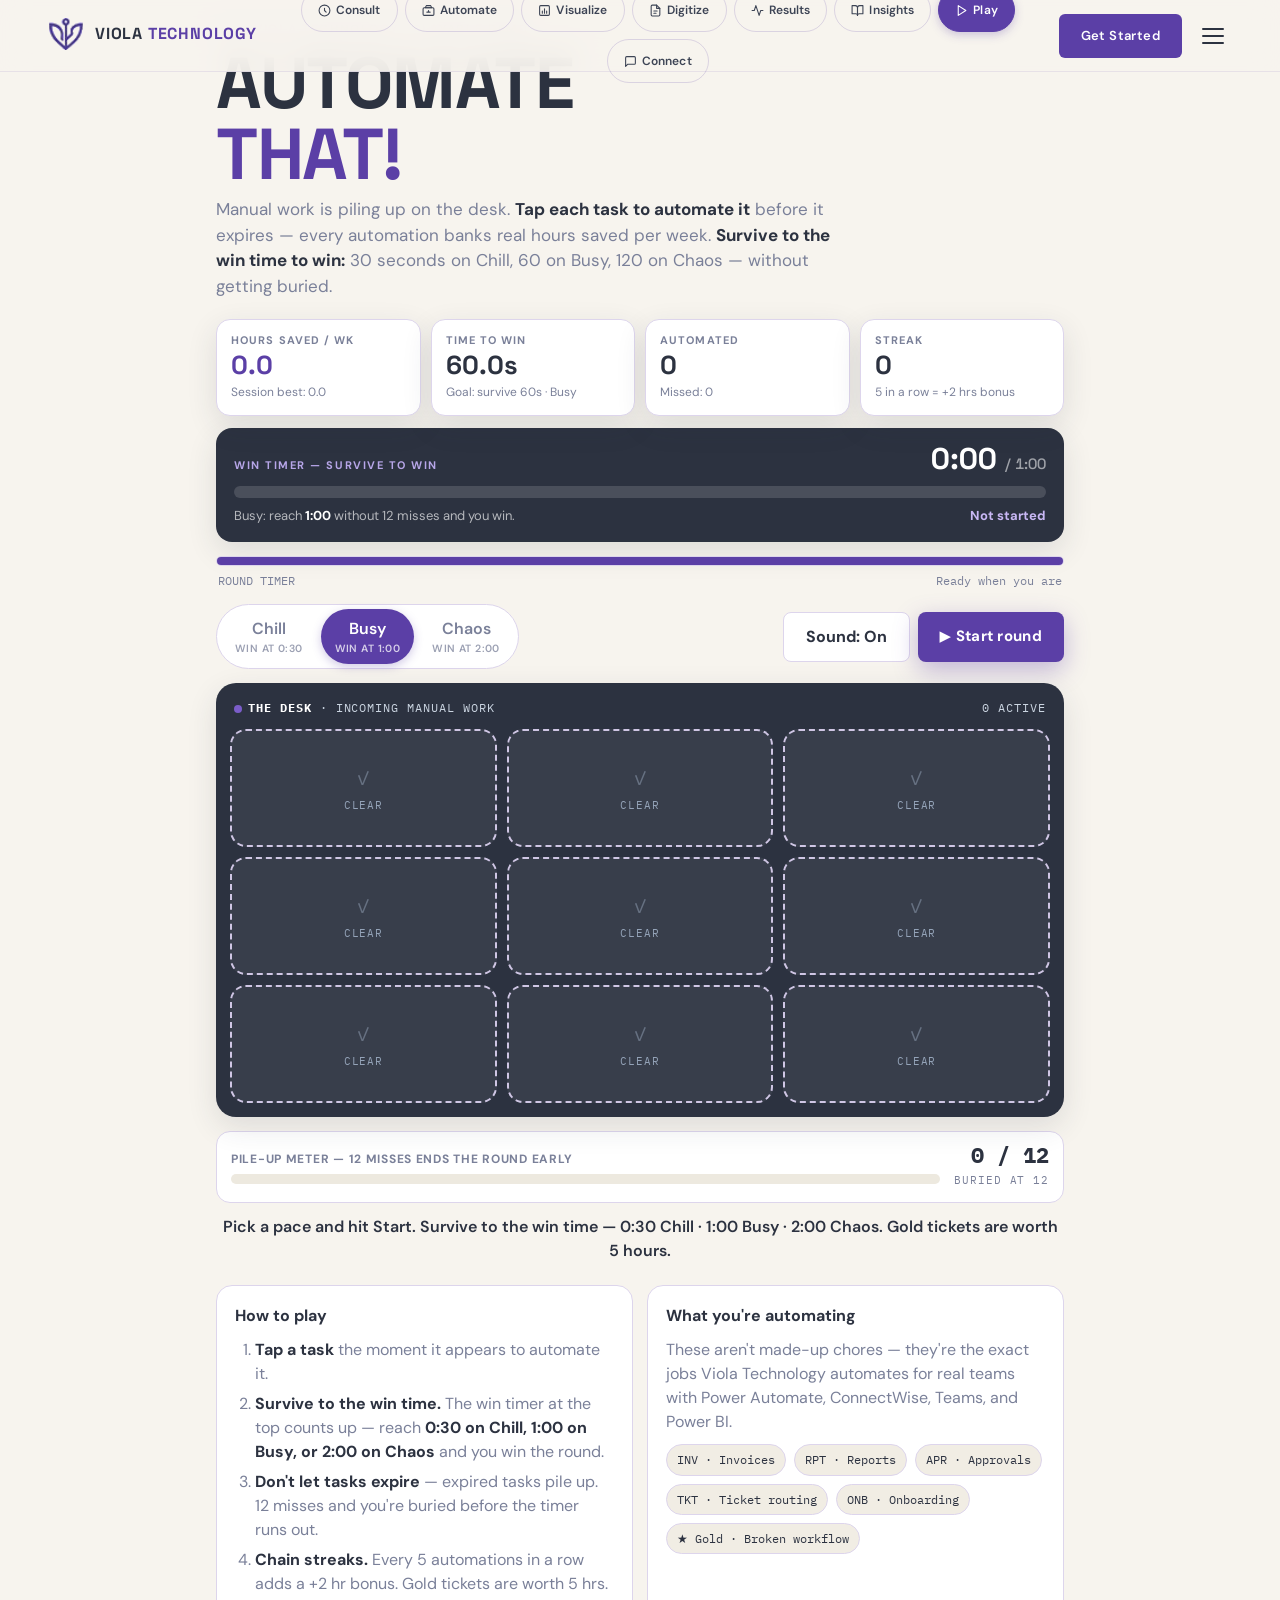
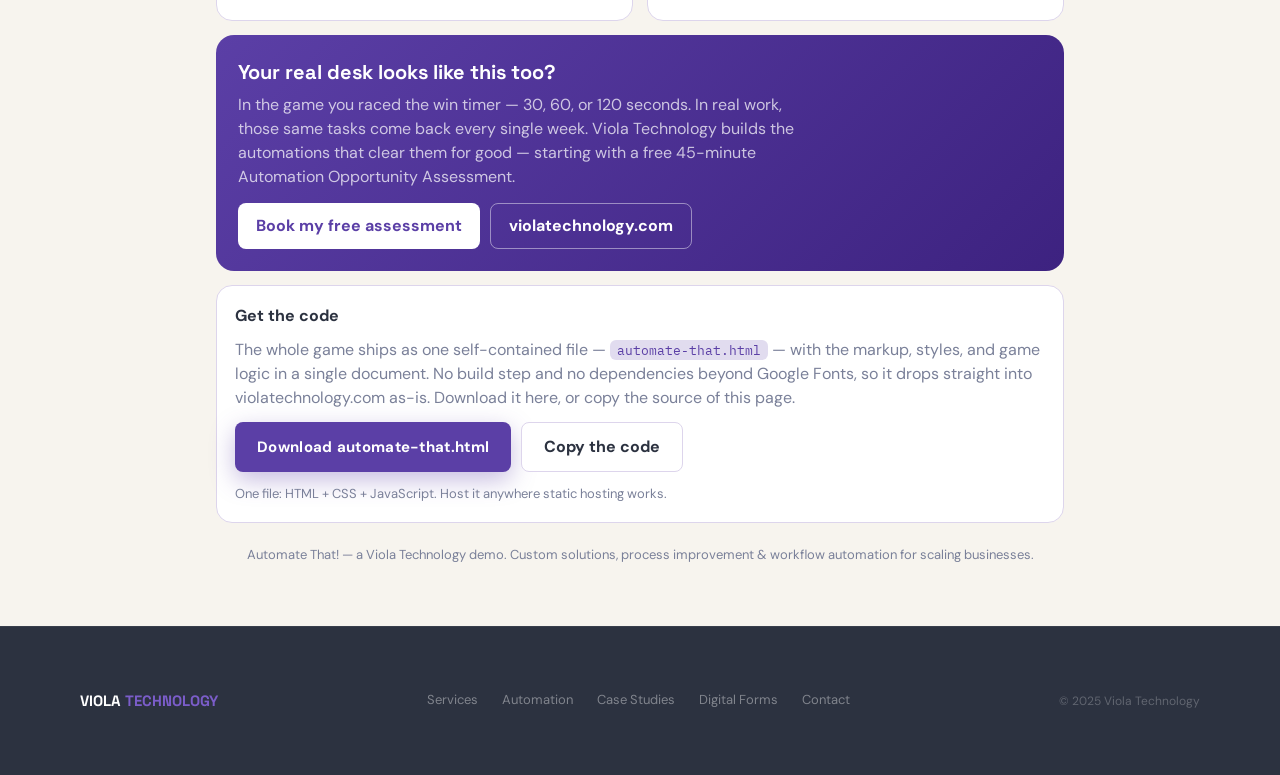
==== automate-that.html @ f87121d0 "Add Automate That! game page, Play nav link, and Automate page promo" ====
<!doctype html>
<html lang="en">
<head>
<meta charset="utf-8" />
<meta name="viewport" content="width=device-width, initial-scale=1, viewport-fit=cover" />
<meta name="color-scheme" content="light dark" />
<link rel="icon" href="data:," />
<title>Automate That! — Viola Technology Game</title>
<link rel="preconnect" href="https://fonts.googleapis.com">
<link rel="preconnect" href="https://fonts.gstatic.com" crossorigin>
<link href="https://fonts.googleapis.com/css2?family=Space+Grotesk:wght@500;600;700&family=DM+Sans:ital,wght@0,400;0,500;0,600;0,700;1,400&family=IBM+Plex+Mono:wght@500;600&display=swap" rel="stylesheet">
<link rel="stylesheet" href="styles.css" />
<style>
  :root{
    /* Viola Technology brand palette — violatechnology.com */
    --purple:#5B3FA6; --purple-light:#7B5DC9; --purple-deep:#3D2280; --purple-glow:rgba(91,63,166,.18);
    --charcoal:#2C3240; --charcoal-mid:#3D4455;
    --bg:#F7F4EE; --surface:#ffffff; --surface2:#F1EDE4; --ink:#2C3240; --muted:#7A8099;
    --line:#DDD5EC; --navy:#2C3240; --navy2:#3D4455; --teal:#5B3FA6; --teal-bright:#7B5DC9;
    --amber:#d97706; --amber-bg:#fef3c7; --red:#dc2626; --red-bg:#fee2e2; --gold:#b45309;
    --slot:#EDE9DF; --slot-border:#CFC6E4;
    --shadow:0 10px 30px rgba(44,50,64,.12);
  }
  @media (prefers-color-scheme: dark){
    :root{
      --purple:#7B5DC9; --purple-light:#A78BDB; --purple-deep:#5B3FA6; --purple-glow:rgba(123,93,201,.25);
      --bg:#1D222D; --surface:#2C3240; --surface2:#343B4B; --ink:#F7F4EE; --muted:#A6ACC0;
      --line:#454E63; --navy:#F7F4EE; --navy2:#ffffff; --teal:#A78BDB; --teal-bright:#A78BDB;
      --amber:#fbbf24; --amber-bg:#3a2c07; --red:#f87171; --red-bg:#3f1515; --gold:#fbbf24;
      --slot:#343B4B; --slot-border:#4A5468; --shadow:0 10px 30px rgba(0,0,0,.35);
    }
  }
  *{box-sizing:border-box}
  html,body{margin:0;padding:0}
  body{background:var(--bg);color:var(--ink);font-family:"DM Sans",system-ui,-apple-system,Segoe UI,sans-serif;line-height:1.5}
  button{font:inherit;cursor:pointer;min-height:44px}
  a{min-height:44px;display:inline-flex;align-items:center}
  .wrap{max-width:880px;margin:0 auto;padding:20px 16px 40px}
  /* Header */
  .eyebrow{display:flex;align-items:center;gap:10px;font-family:"DM Sans",sans-serif;font-size:12px;letter-spacing:.14em;text-transform:uppercase;color:var(--purple);font-weight:600}
  .eyebrow::before{content:"";width:28px;height:3px;background:var(--purple);display:inline-block}
  h1{font-family:"Space Grotesk","DM Sans",sans-serif;font-size:clamp(42px,9vw,72px);line-height:.98;letter-spacing:-.02em;margin:10px 0 8px;color:var(--charcoal);font-weight:700;text-transform:uppercase}
  @media (prefers-color-scheme: dark){h1{color:var(--ink)}}
  h1 span{color:var(--teal)}
  .lede{font-size:17px;color:var(--muted);max-width:620px;margin:0}
  .lede strong{color:var(--ink)}
  /* HUD */
  .hud{display:grid;grid-template-columns:repeat(4,1fr);gap:10px;margin:20px 0 12px}
  @media(max-width:560px){.hud{grid-template-columns:repeat(2,1fr)}}
  .stat{background:var(--surface);border:1px solid var(--line);border-radius:14px;padding:12px 14px;box-shadow:var(--shadow)}
  .stat label{display:block;font-size:11px;letter-spacing:.1em;text-transform:uppercase;color:var(--muted);font-weight:700}
  .stat b{font-family:"Space Grotesk",sans-serif;font-size:26px;line-height:1.1;display:block;margin-top:2px}
  .stat small{color:var(--muted);font-size:12px}
  .stat.hero b{color:var(--teal)}
  /* Time bar */
  .timebar{height:10px;background:var(--slot);border-radius:999px;overflow:hidden;border:1px solid var(--line)}
  .timebar i{display:block;height:100%;width:100%;background:var(--teal);transition:width .15s linear}
  .timebar.low i{background:var(--red)}
  .timerow{display:flex;justify-content:space-between;font-family:"IBM Plex Mono",monospace;font-size:12px;color:var(--muted);margin:6px 2px 14px}
  /* Win timer */
  .wintimer{background:var(--charcoal);color:#fff;border-radius:16px;padding:16px 18px;margin:0 0 14px;box-shadow:var(--shadow)}
  @media (prefers-color-scheme: dark){.wintimer{background:#232936;border:1px solid var(--line)}}
  .wt-top{display:flex;justify-content:space-between;align-items:baseline;gap:12px;flex-wrap:wrap}
  .wt-label{font-size:11px;letter-spacing:.14em;text-transform:uppercase;color:var(--purple-light);font-weight:700}
  @media (prefers-color-scheme: light){.wt-label{color:#B7A6E8}}
  .wt-clock{font-family:"Space Grotesk",sans-serif;font-size:30px;font-weight:700;line-height:1;font-variant-numeric:tabular-nums}
  .wt-clock small{font-size:15px;color:rgba(255,255,255,.55);font-weight:500}
  .wt-bar{height:12px;background:rgba(255,255,255,.14);border-radius:999px;overflow:hidden;margin:12px 0 8px}
  .wt-bar i{display:block;height:100%;width:0%;background:linear-gradient(90deg,var(--purple-light),#5B3FA6);background-color:#7B5DC9;transition:width .15s linear}
  .wintimer.won .wt-bar i{background:#fff}
  .wt-sub{display:flex;justify-content:space-between;gap:10px;flex-wrap:wrap;font-size:13px;color:rgba(255,255,255,.65)}
  .wt-sub b{color:#fff}
  .wt-state{font-weight:700;color:#C9B8F5}
  .wintimer.won .wt-state{color:#fff}
  /* Code files */
  .codefiles{margin-top:14px}
  .codefiles code{font-family:"IBM Plex Mono",monospace;font-size:12.5px;background:var(--purple-glow);color:var(--purple);padding:2px 7px;border-radius:6px}
  @media (prefers-color-scheme: dark){.codefiles code{color:var(--purple-light)}}
  /* Controls */
  .controls{display:flex;flex-wrap:wrap;gap:10px;align-items:center;justify-content:space-between;margin-bottom:14px}
  .seg{display:flex;background:var(--surface);border:1px solid var(--line);border-radius:999px;padding:4px;gap:4px}
  .seg button{border:0;background:transparent;border-radius:999px;padding:8px 14px;font-weight:600;color:var(--muted);min-height:40px}
  .seg button[aria-pressed="true"]{background:var(--purple);color:#fff;box-shadow:0 3px 10px rgba(91,63,166,.28)}
  .seg button small{display:block;font-size:10.5px;font-weight:600;opacity:.75;letter-spacing:.04em}
  .btn{border:0;border-radius:8px;padding:12px 22px;font-weight:700}
  .btn-primary{background:var(--purple);color:#fff;box-shadow:0 8px 24px rgba(91,63,166,.35)}
  .btn-primary:active{transform:translateY(1px)}
  .btn-ghost{background:var(--surface);border:1px solid var(--line);color:var(--ink)}
  .btn:disabled{opacity:.55;cursor:not-allowed}
  /* Board */
  .board-wrap{position:relative;background:var(--charcoal);border-radius:20px;padding:14px;box-shadow:var(--shadow)}
  @media (prefers-color-scheme: dark){.board-wrap{background:#232936;border:1px solid var(--line)}}
  .board-head{display:flex;justify-content:space-between;align-items:center;color:#cbd5e1;padding:2px 4px 12px;font-family:"IBM Plex Mono",monospace;font-size:12px;letter-spacing:.08em;text-transform:uppercase}
  .board-head b{color:#fff}
  .dot{width:8px;height:8px;border-radius:50%;background:var(--purple-light);display:inline-block;margin-right:6px;vertical-align:middle}
  .board{display:grid;grid-template-columns:repeat(3,1fr);gap:10px}
  .slot{position:relative;border:2px dashed var(--slot-border);background:rgba(255,255,255,.06);border-radius:16px;min-height:118px;padding:0;text-align:left;color:#94a3b8;overflow:hidden;-webkit-tap-highlight-color:transparent}
  @media(max-width:560px){.slot{min-height:104px}}
  .slot .empty{position:absolute;inset:0;display:flex;flex-direction:column;align-items:center;justify-content:center;gap:4px;font-family:"IBM Plex Mono",monospace;font-size:11px;letter-spacing:.08em;text-transform:uppercase}
  .slot .empty i{font-style:normal;font-size:20px;opacity:.5}
  .slot.active{border-style:solid;border-color:#fff;background:#fff;color:#101828;cursor:pointer;animation:pop .18s ease-out}
  .slot.active.gold{background:#fffbeb;border-color:var(--amber)}
  .slot.hit{animation:hit .25s ease-out}
  .slot.missed{animation:shake .3s ease}
  @keyframes pop{from{transform:scale(.86);opacity:.4}to{transform:scale(1);opacity:1}}
  @keyframes hit{0%{transform:scale(1)}40%{transform:scale(.94)}100%{transform:scale(1)}}
  @keyframes shake{0%,100%{transform:translateX(0)}25%{transform:translateX(-4px)}75%{transform:translateX(4px)}}
  @media (prefers-reduced-motion: reduce){.slot.active,.slot.hit,.slot.missed{animation:none}.float-up{animation:none}}
  .task{padding:12px;display:flex;flex-direction:column;gap:6px;height:100%}
  .task-top{display:flex;justify-content:space-between;align-items:center;gap:6px}
  .code{font-family:"IBM Plex Mono",monospace;font-size:11px;font-weight:600;background:#5B3FA6;color:#fff;padding:3px 7px;border-radius:6px;letter-spacing:.04em;white-space:nowrap}
  .gold .code{background:var(--amber)}
  .hrs{font-family:"IBM Plex Mono",monospace;font-size:11px;font-weight:600;color:var(--teal);white-space:nowrap}
  .gold .hrs{color:var(--gold)}
  .task-name{font-weight:700;font-size:15px;line-height:1.25}
  @media(max-width:560px){.task-name{font-size:13.5px}.task{padding:10px}}
  .task-sub{font-size:12px;color:#64748b;line-height:1.3}
  .task-bar{margin-top:auto;height:5px;background:#e2e8f0;border-radius:999px;overflow:hidden}
  .task-bar i{display:block;height:100%;background:var(--teal);width:100%;animation:shrink linear forwards}
  .gold .task-bar i{background:var(--amber)}
  @keyframes shrink{from{width:100%}to{width:0%}}
  .float-up{position:absolute;z-index:5;font-family:"IBM Plex Mono",monospace;font-weight:700;color:#C9B8F5;font-size:15px;pointer-events:none;animation:floatUp .9s ease-out forwards;text-shadow:0 2px 8px rgba(0,0,0,.4)}
  @keyframes floatUp{from{opacity:1;transform:translateY(0)}to{opacity:0;transform:translateY(-36px)}}
  /* Meter */
  .meter-row{display:grid;grid-template-columns:1fr auto;gap:14px;align-items:center;margin-top:14px;background:var(--surface);border:1px solid var(--line);border-radius:14px;padding:12px 14px}
  .meter-row label{font-size:12px;font-weight:700;letter-spacing:.06em;text-transform:uppercase;color:var(--muted);display:block;margin-bottom:6px}
  .meter{height:10px;background:var(--slot);border-radius:999px;overflow:hidden}
  .meter i{display:block;height:100%;width:0%;background:var(--amber);transition:width .25s}
  .meter i.danger{background:var(--red)}
  .streak{font-family:"IBM Plex Mono",monospace;text-align:right}
  .streak b{font-size:22px;display:block;line-height:1}
  .streak span{font-size:11px;color:var(--muted);text-transform:uppercase;letter-spacing:.08em}
  /* Message */
  .message{min-height:28px;text-align:center;font-weight:600;margin:12px 0 2px}
  .message.good{color:var(--teal)} .message.bad{color:var(--red)}
  /* End panel */
  .end{background:var(--surface);border:1px solid var(--line);border-radius:18px;padding:22px;margin-top:16px;box-shadow:var(--shadow)}
  .end h2{font-family:"Space Grotesk",sans-serif;font-size:30px;margin:0 0 4px;line-height:1.08}
  .end.win{border-color:var(--purple);box-shadow:0 12px 34px rgba(91,63,166,.22)}
  .end .rank{color:var(--teal);font-weight:700}
  .end-grid{display:grid;grid-template-columns:repeat(3,1fr);gap:10px;margin:16px 0}
  @media(max-width:560px){.end-grid{grid-template-columns:repeat(3,1fr);gap:8px}.end-grid .stat b{font-size:19px}}
  /* Sections */
  .grid2{display:grid;grid-template-columns:1fr 1fr;gap:14px;margin-top:22px}
  @media(max-width:640px){.grid2{grid-template-columns:1fr}}
  .card{background:var(--surface);border:1px solid var(--line);border-radius:16px;padding:18px}
  .card h3{margin:0 0 10px;font-size:16px}
  .card ol,.card ul{margin:0;padding-left:20px;color:var(--muted)}
  .card li{margin:6px 0}
  .card li strong{color:var(--ink)}
  .legend{display:flex;flex-wrap:wrap;gap:8px;margin-top:10px}
  .chip{font-family:"IBM Plex Mono",monospace;font-size:11.5px;border:1px solid var(--line);background:var(--surface2);border-radius:999px;padding:6px 10px}
  .cta{margin-top:14px;background:linear-gradient(135deg,#5B3FA6 0%,#3D2280 100%);color:#EDE9FA;border-radius:18px;padding:22px}
  .cta h3{color:#fff;margin:0 0 6px;font-size:20px;font-family:"Space Grotesk",sans-serif}
  .cta p{margin:0 0 14px;color:rgba(255,255,255,.72);max-width:560px}
  .cta .row{display:flex;flex-wrap:wrap;gap:10px}
  .cta a{padding:10px 18px;border-radius:8px;font-weight:700;text-decoration:none}
  .cta a.primary{background:#fff;color:#5B3FA6}
  .cta a.secondary{border:1px solid rgba(255,255,255,.45);color:#fff}
  footer{margin-top:22px;color:var(--muted);font-size:13px;text-align:center}
  .sr{position:absolute;width:1px;height:1px;overflow:hidden;clip:rect(0 0 0 0);white-space:nowrap}
</style>
</head>
<body>
<script src="nav.js"></script>
<div class="wrap">
  <div class="eyebrow">Viola Technology · Playable demo</div>
  <h1>Automate<br><span>That!</span></h1>
  <p class="lede">Manual work is piling up on the desk. <strong>Tap each task to automate it</strong> before it expires — every automation banks real hours saved per week. <strong>Survive to the win time to win:</strong> 30 seconds on Chill, 60 on Busy, 120 on Chaos — without getting buried.</p>

  <div class="hud" aria-label="Score">
    <div class="stat hero"><label>Hours saved / wk</label><b id="score">0.0</b><small id="bestLine">Session best: 0.0</small></div>
    <div class="stat"><label>Time to win</label><b id="clock">60.0s</b><small id="goalLine">Goal: survive 60s · Busy</small></div>
    <div class="stat"><label>Automated</label><b id="hits">0</b><small id="missLine">Missed: 0</small></div>
    <div class="stat"><label>Streak</label><b id="streakHud">0</b><small>5 in a row = +2 hrs bonus</small></div>
  </div>

  <section class="wintimer" id="winTimer" aria-label="Win timer">
    <div class="wt-top">
      <span class="wt-label">Win timer — survive to win</span>
      <span class="wt-clock"><span id="wtElapsed">0:00</span> <small>/ <span id="wtGoalClock">1:00</span></small></span>
    </div>
    <div class="wt-bar"><i id="wtFill"></i></div>
    <div class="wt-sub">
      <span id="wtGoal">Busy: reach <b>1:00</b> without 12 misses and you win.</span>
      <span class="wt-state" id="wtState">Not started</span>
    </div>
  </section>

  <div class="timebar" id="timebar"><i id="timefill"></i></div>
  <div class="timerow"><span>ROUND TIMER</span><span id="phase">Ready when you are</span></div>

  <div class="controls">
    <div class="seg" role="group" aria-label="Difficulty">
      <button type="button" data-diff="chill" aria-pressed="false">Chill<small>WIN AT 0:30</small></button>
      <button type="button" data-diff="busy" aria-pressed="true">Busy<small>WIN AT 1:00</small></button>
      <button type="button" data-diff="chaos" aria-pressed="false">Chaos<small>WIN AT 2:00</small></button>
    </div>
    <div style="display:flex;gap:8px;flex-wrap:wrap">
      <button class="btn btn-ghost" id="soundBtn" type="button" aria-pressed="true">Sound: On</button>
      <button class="btn btn-primary" id="startBtn" type="button">▶ Start round</button>
    </div>
  </div>

  <div class="board-wrap" id="boardWrap">
    <div class="board-head"><span><span class="dot"></span><b>The Desk</b> · Incoming manual work</span><span id="liveCount">0 active</span></div>
    <div class="board" id="board" role="group" aria-label="Task board"></div>
  </div>

  <div class="meter-row">
    <div>
      <label for="pileMeter">Pile-up meter — 12 misses ends the round early</label>
      <div class="meter" id="pileMeter"><i id="pileFill"></i></div>
    </div>
    <div class="streak"><b id="pileCount">0 / 12</b><span>Buried at 12</span></div>
  </div>

  <p class="message" id="message" aria-live="polite">Pick a pace and hit Start. Survive to the win time — 0:30 Chill · 1:00 Busy · 2:00 Chaos. Gold tickets are worth 5 hours.</p>

  <section class="end" id="endPanel" hidden>
    <p class="eyebrow" style="margin-bottom:6px" id="endEyebrow">Round over</p>
    <h2 id="endTitle">You saved 0 hours a week.</h2>
    <p style="margin:6px 0 0;color:var(--muted)"><span class="rank" id="endRank"></span> <span id="endCopy"></span></p>
    <div class="end-grid">
      <div class="stat"><label>Hours saved</label><b id="endHours">0.0</b><small>per week, every week</small></div>
      <div class="stat"><label>Automated</label><b id="endHits">0</b><small id="endMiss">0 missed</small></div>
      <div class="stat"><label>Best streak</label><b id="endStreak">0</b><small>In a row</small></div>
    </div>
    <p style="color:var(--muted);margin:0 0 14px" id="endYear"></p>
    <div style="display:flex;gap:10px;flex-wrap:wrap">
      <button class="btn btn-primary" id="againBtn" type="button">Play again</button>
      <a class="btn btn-ghost" style="text-decoration:none;display:inline-flex;align-items:center" href="mailto:tyviola@violatechnology.com?subject=Automation%20Opportunity%20Assessment&body=Hi%20Ty%2C%20I%20played%20Automate%20That!%20and%20want%20to%20talk%20about%20automating%20our%20manual%20work.">Book the free assessment</a>
    </div>
  </section>

  <div class="grid2">
    <div class="card">
      <h3>How to play</h3>
      <ol>
        <li><strong>Tap a task</strong> the moment it appears to automate it.</li>
        <li><strong>Survive to the win time.</strong> The win timer at the top counts up — reach <strong>0:30 on Chill, 1:00 on Busy, or 2:00 on Chaos</strong> and you win the round.</li>
        <li><strong>Don't let tasks expire</strong> — expired tasks pile up. 12 misses and you're buried before the timer runs out.</li>
        <li><strong>Chain streaks.</strong> Every 5 automations in a row adds a +2 hr bonus. Gold tickets are worth 5 hrs.</li>
      </ol>
    </div>
    <div class="card">
      <h3>What you're automating</h3>
      <p style="color:var(--muted);margin:0">These aren't made-up chores — they're the exact jobs Viola Technology automates for real teams with Power Automate, ConnectWise, Teams, and Power BI.</p>
      <div class="legend">
        <span class="chip">INV · Invoices</span><span class="chip">RPT · Reports</span><span class="chip">APR · Approvals</span>
        <span class="chip">TKT · Ticket routing</span><span class="chip">ONB · Onboarding</span><span class="chip">★ Gold · Broken workflow</span>
      </div>
    </div>
  </div>

  <section class="cta">
    <h3>Your real desk looks like this too?</h3>
    <p>In the game you raced the win timer — 30, 60, or 120 seconds. In real work, those same tasks come back every single week. Viola Technology builds the automations that clear them for good — starting with a free 45-minute Automation Opportunity Assessment.</p>
    <div class="row">
      <a class="primary" href="mailto:tyviola@violatechnology.com?subject=Automation%20Opportunity%20Assessment&body=Hi%20Ty%2C%20I%20played%20Automate%20That!%20and%20want%20to%20talk%20about%20automating%20our%20manual%20work.">Book my free assessment</a>
      <a class="secondary" href="https://violatechnology.com" target="_blank" rel="noopener">violatechnology.com</a>
    </div>
  </section>

  <section class="card codefiles">
    <h3>Get the code</h3>
    <p style="color:var(--muted);margin:0 0 12px">The whole game ships as one self-contained file — <code>automate-that.html</code> — with the markup, styles, and game logic in a single document. No build step and no dependencies beyond Google Fonts, so it drops straight into violatechnology.com as-is. Download it here, or copy the source of this page.</p>
    <div style="display:flex;gap:10px;flex-wrap:wrap">
      <button class="btn btn-primary" id="dlBtn" type="button">Download automate-that.html</button>
      <button class="btn btn-ghost" id="copyBtn" type="button">Copy the code</button>
    </div>
    <p style="color:var(--muted);margin:12px 0 0;font-size:13px" id="dlNote">One file: HTML + CSS + JavaScript. Host it anywhere static hosting works.</p>
  </section>

  <footer>Automate That! — a Viola Technology demo. Custom solutions, process improvement &amp; workflow automation for scaling businesses.</footer>
</div>
<p class="sr" aria-live="polite" id="srLive"></p>

<script>
(function(){
  var TASKS=[
    {code:"INV",name:"Manual invoice entry",sub:"Typing the same invoice in twice",hrs:2.5},
    {code:"RPT",name:"Copy-paste report",sub:"Moving numbers between spreadsheets",hrs:1.5},
    {code:"APR",name:"Chasing approvals",sub:"“Just following up…” for the 4th time",hrs:2},
    {code:"DAT",name:"Data re-entry",sub:"Same info, three different systems",hrs:2},
    {code:"CAL",name:"Scheduling ping-pong",sub:"Six emails to book one meeting",hrs:1},
    {code:"XLS",name:"Spreadsheet cleanup",sub:"Fixing formulas someone broke",hrs:1.5},
    {code:"TKT",name:"Ticket routing",sub:"Reading & forwarding every ticket by hand",hrs:3},
    {code:"ONB",name:"Onboarding paperwork",sub:"Chasing forms for every new hire",hrs:2.5},
    {code:"EML",name:"Status update emails",sub:"Writing the same update every Friday",hrs:1}
  ];
  var GOLD={code:"★ FIX",name:"Broken workflow",sub:"The process everyone works around",hrs:5,gold:true};
  var DIFF={
    chill:{spawn:1020,life:1750,label:"Chill",duration:30},
    busy:{spawn:820,life:1400,label:"Busy",duration:60},
    chaos:{spawn:640,life:1100,label:"Chaos",duration:120}
  };
  var MAXMISS=12;
  var board=document.getElementById('board');
  var slots=[];
  for(var i=0;i<9;i++){
    var b=document.createElement('button');
    b.type='button'; b.className='slot'; b.setAttribute('aria-label','Empty desk slot');
    b.innerHTML='<span class="empty"><i>✓</i><span>Clear</span></span>';
    b.dataset.idx=i;
    board.appendChild(b); slots.push({el:b,task:null,timer:null,expiresAt:0});
  }
  var el={
    score:document.getElementById('score'),clock:document.getElementById('clock'),hits:document.getElementById('hits'),
    missLine:document.getElementById('missLine'),streakHud:document.getElementById('streakHud'),bestLine:document.getElementById('bestLine'),
    goalLine:document.getElementById('goalLine'),
    timefill:document.getElementById('timefill'),timebar:document.getElementById('timebar'),phase:document.getElementById('phase'),
    pileFill:document.getElementById('pileFill'),pileCount:document.getElementById('pileCount'),liveCount:document.getElementById('liveCount'),
    message:document.getElementById('message'),startBtn:document.getElementById('startBtn'),soundBtn:document.getElementById('soundBtn'),
    endPanel:document.getElementById('endPanel'),endEyebrow:document.getElementById('endEyebrow'),sr:document.getElementById('srLive'),wrap:document.getElementById('boardWrap'),
    winTimer:document.getElementById('winTimer'),wtElapsed:document.getElementById('wtElapsed'),wtGoalClock:document.getElementById('wtGoalClock'),
    wtFill:document.getElementById('wtFill'),wtGoal:document.getElementById('wtGoal'),wtState:document.getElementById('wtState')
  };
  var diff='busy', soundOn=true, audioCtx=null;
  var roundDuration=DIFF.busy.duration, roundLabel=DIFF.busy.label;
  var playing=false, timeLeft=roundDuration, score=0, hits=0, missed=0, streak=0, bestStreak=0, best=0, elapsed=0, lastResult='';
  var spawnTimer=null, tickTimer=null, lastSpawnInterval=0;

  function fmtClock(s){
    s=Math.max(0,Math.ceil(s));
    var m=Math.floor(s/60), sec=s%60;
    return m+':'+(sec<10?'0':'')+sec;
  }
  document.querySelectorAll('[data-diff]').forEach(function(btn){
    btn.addEventListener('click',function(){
      diff=btn.dataset.diff;
      document.querySelectorAll('[data-diff]').forEach(function(x){x.setAttribute('aria-pressed', x===btn?'true':'false');});
      if(!playing){
        roundDuration=DIFF[diff].duration; roundLabel=DIFF[diff].label; timeLeft=roundDuration; elapsed=0; lastResult='';
        el.winTimer.classList.remove('won');
        setMsg(DIFF[diff].label+' selected — survive '+fmtClock(roundDuration)+' to win. Hit Start when ready.','');
        render();
      }
    });
  });
  el.soundBtn.addEventListener('click',function(){
    soundOn=!soundOn; el.soundBtn.textContent='Sound: '+(soundOn?'On':'Off'); el.soundBtn.setAttribute('aria-pressed', soundOn?'true':'false');
  });
  function beep(freq,dur,type){
    if(!soundOn) return;
    try{
      if(!audioCtx) audioCtx=new (window.AudioContext||window.webkitAudioContext)();
      if(audioCtx.state==='suspended') audioCtx.resume();
      var o=audioCtx.createOscillator(), g=audioCtx.createGain();
      o.type=type||'sine'; o.frequency.value=freq; g.gain.setValueAtTime(.12,audioCtx.currentTime);
      g.gain.exponentialRampToValueAtTime(.001,audioCtx.currentTime+(dur||.09));
      o.connect(g); g.connect(audioCtx.destination); o.start(); o.stop(audioCtx.currentTime+(dur||.09));
    }catch(e){}
  }
  function setMsg(t,cls){ el.message.textContent=t; el.message.className='message'+(cls?' '+cls:''); }
  function fmt(n){ return (Math.round(n*10)/10).toFixed(1); }
  function render(){
    el.score.textContent=fmt(score); el.clock.textContent=fmt(Math.max(0,timeLeft))+'s';
    el.hits.textContent=hits; el.missLine.textContent='Missed: '+missed;
    el.streakHud.textContent=streak; el.bestLine.textContent='Session best: '+fmt(best);
    el.goalLine.textContent='Goal: survive '+roundDuration+'s · '+roundLabel;
    var pct=Math.max(0,timeLeft/roundDuration*100); el.timefill.style.width=pct+'%';
    el.timebar.classList.toggle('low', timeLeft<=10);
    el.pileFill.style.width=Math.min(100, missed/MAXMISS*100)+'%';
    el.pileFill.classList.toggle('danger', missed>=9);
    el.pileCount.textContent=missed+' / '+MAXMISS;
    var active=slots.filter(function(s){return !!s.task;}).length;
    el.liveCount.textContent=active+' active';
    var frac=roundDuration? elapsed/roundDuration : 0;
    el.phase.textContent=!playing?'Ready when you are':(frac<0.25?'Warming up':frac<0.5?'Picking up':frac<0.75?'Busy desk':'Final stretch — hold on!');
    // Win timer
    el.wtElapsed.textContent=fmtClock(Math.min(elapsed,roundDuration));
    el.wtGoalClock.textContent=fmtClock(roundDuration);
    el.wtFill.style.width=Math.min(100,frac*100)+'%';
    el.wtGoal.innerHTML=roundLabel+': reach <b>'+fmtClock(roundDuration)+'</b> without 12 misses and you win.';
    el.wtState.textContent = lastResult==='won' ? '★ You win!' : lastResult==='buried' ? 'Buried — round over' : !playing ? 'Not started' : (timeLeft<=10 ? 'Almost there — '+Math.ceil(timeLeft)+'s to win!' : 'Surviving… '+Math.ceil(timeLeft)+'s to go');
  }
  function clearSlot(s){
    if(s.timer){clearTimeout(s.timer); s.timer=null;}
    s.task=null; var b=s.el; b.className='slot'; b.disabled=false;
    b.innerHTML='<span class="empty"><i>✓</i><span>Clear</span></span>'; b.setAttribute('aria-label','Empty desk slot');
  }
  function spawn(){
    if(!playing) return;
    var empty=slots.filter(function(s){return !s.task;});
    if(empty.length){
      var s=empty[Math.floor(Math.random()*empty.length)];
      var isGold=Math.random()<0.08;
      var t=isGold?GOLD:TASKS[Math.floor(Math.random()*TASKS.length)];
      var ramp=Math.max(.72, 1-(elapsed/roundDuration)*.28);
      var life=DIFF[diff].life*ramp*(0.9+Math.random()*0.25);
      s.task=t;
      var b=s.el; b.className='slot active'+(isGold?' gold':''); b.disabled=false;
      b.setAttribute('aria-label', t.name+', worth '+t.hrs+' hours. Tap to automate.');
      b.innerHTML='<span class="task"><span class="task-top"><span class="code">'+t.code+'-'+(100+Math.floor(Math.random()*900))+'</span><span class="hrs">+'+t.hrs+' hrs/wk</span></span><span class="task-name">'+t.name+'</span><span class="task-sub">'+t.sub+'</span><span class="task-bar"><i style="animation-duration:'+life+'ms"></i></span></span>';
      s.timer=setTimeout(function(){ expire(s); }, life);
    }
    var ramp2=Math.max(.7, 1-(elapsed/roundDuration)*.3);
    lastSpawnInterval=DIFF[diff].spawn*ramp2*(0.85+Math.random()*0.3);
    spawnTimer=setTimeout(spawn, lastSpawnInterval);
  }
  function expire(s){
    if(!playing||!s.task) return;
    var name=s.task.name; clearSlot(s); s.el.classList.add('missed');
    setTimeout(function(){s.el.classList.remove('missed');},320);
    missed++; streak=0; beep(150,.14,'square');
    setMsg('“'+name+'” piled up. '+missed+' missed — '+(MAXMISS-missed)+' from buried.','bad');
    render();
    if(missed>=MAXMISS) endRound(true);
  }
  slots.forEach(function(s){
    s.el.addEventListener('click',function(){
      if(!playing||!s.task) return;
      var t=s.task; var rect=s.el.getBoundingClientRect(); var wrect=el.wrap.getBoundingClientRect();
      clearTimeout(s.timer); s.timer=null;
      hits++; streak++; if(streak>bestStreak) bestStreak=streak;
      var gained=t.hrs; var bonus=false;
      if(streak>0 && streak%5===0){ gained+=2; bonus=true; }
      score+=gained;
      // floating label
      var f=document.createElement('span'); f.className='float-up'; f.textContent='+'+fmt(gained)+' hrs';
      f.style.left=(rect.left-wrect.left+rect.width/2-34)+'px'; f.style.top=(rect.top-wrect.top+6)+'px';
      el.wrap.appendChild(f); setTimeout(function(){f.remove();},950);
      s.el.classList.add('hit'); var taskRef=s; clearSlot(s);
      setTimeout(function(){taskRef.el.classList.remove('hit');},260);
      beep(t.gold?880:620,.08,'sine'); if(bonus) setTimeout(function(){beep(990,.1,'sine');},90);
      setMsg(bonus?('Streak bonus! 5 in a row — +2 extra hours. Total streak: '+streak):(t.gold?'Gold ticket automated — +5 hrs. That one was costing everyone.':'Automated “'+t.name+'” — +'+fmt(t.hrs)+' hrs/wk saved.'),'good');
      el.sr.textContent='Automated '+t.name+'. '+fmt(score)+' hours saved.';
      render();
    });
  });
  function startRound(){
    slots.forEach(clearSlot);
    if(spawnTimer) clearTimeout(spawnTimer); if(tickTimer) clearInterval(tickTimer);
    roundDuration=DIFF[diff].duration; roundLabel=DIFF[diff].label;
    playing=true; timeLeft=roundDuration; elapsed=0; score=0; hits=0; missed=0; streak=0; bestStreak=0; lastResult='';
    el.winTimer.classList.remove('won');
    el.endPanel.hidden=true; el.endPanel.classList.remove('win'); el.startBtn.disabled=true; el.startBtn.textContent='Round running…';
    setMsg('Go! Survive to '+fmtClock(roundDuration)+' to win — tap tasks before their bars run out.','good'); beep(520,.08,'sine');
    render();
    var last=Date.now();
    tickTimer=setInterval(function(){
      var now=Date.now(); var dt=(now-last)/1000; last=now;
      timeLeft-=dt; elapsed+=dt;
      if(timeLeft<=0){ timeLeft=0; render(); endRound(false); return; }
      render();
    },100);
    spawnTimer=setTimeout(spawn,350);
  }
  function endRound(buried){
    if(!playing) return;
    playing=false;
    if(spawnTimer) clearTimeout(spawnTimer); if(tickTimer) clearInterval(tickTimer);
    slots.forEach(function(s){ clearSlot(s); s.el.disabled=true; });
    if(score>best) best=score;
    el.startBtn.disabled=false; el.startBtn.textContent='▶ Start round';
    var won=!buried;
    lastResult= won ? 'won' : 'buried';
    el.winTimer.classList.toggle('won', won);
    if(won) elapsed=roundDuration;
    var scale=roundDuration/60;
    var rank, copy;
    if(buried){ rank='Buried — but fixable.'; copy='The pile won this round with '+fmtClock(elapsed)+' on the win timer. That is exactly what happens without automation: the work does not slow down, it just stacks up.'; }
    else if(score>=55*scale){ rank='Automation Architect.'; copy='Elite pace. You cleared the desk like a well-built Power Automate flow — nothing manual survived.'; }
    else if(score>=38*scale){ rank='Efficiency Pro.'; copy='Strong round. Most teams would feel this difference in the first week.'; }
    else if(score>=22*scale){ rank='Getting Systematic.'; copy='A solid win — and proof of how fast the small tasks add up when nobody automates them.'; }
    else { rank='Won — the hard way.'; copy='You beat the clock, but barely. Every task that piled up here is a real recurring job on a real team right now.'; }
    el.endEyebrow.textContent= won ? ('★ You win — survived '+fmtClock(roundDuration)+' on '+roundLabel) : 'Round over — buried';
    el.endPanel.classList.toggle('win', won);
    document.getElementById('endTitle').textContent= buried ? ('Buried at '+fmt(score)+' hours saved.') : ('You win! You saved '+fmt(score)+' hours a week.');
    document.getElementById('endRank').textContent=rank;
    document.getElementById('endCopy').textContent=copy;
    document.getElementById('endHours').textContent=fmt(score);
    document.getElementById('endHits').textContent=hits;
    document.getElementById('endMiss').textContent=missed+' missed';
    document.getElementById('endStreak').textContent=bestStreak;
    document.getElementById('endYear').textContent='That is roughly '+Math.round(score*52)+' hours a year — about '+(Math.round(score*52/40*10)/10)+' work-weeks — returned to your team, every year, from automations that run whether anyone remembers them or not.';
    el.endPanel.hidden=false;
    setMsg(buried?'Buried! The pile-up hit 12 before the win timer ran out. Run it back — or automate it for real below.':('★ You win! You survived the full '+fmtClock(roundDuration)+' on '+roundLabel+'. See what that pace is worth below.'), won?'good':'');
    if(buried){ beep(180,.18,'sine'); }
    else { beep(740,.12,'sine'); setTimeout(function(){beep(880,.12,'sine');},120); setTimeout(function(){beep(1108,.2,'sine');},240); }
    render();
    el.endPanel.scrollIntoView({behavior:'smooth',block:'nearest'});
  }
  el.startBtn.addEventListener('click',startRound);
  document.getElementById('againBtn').addEventListener('click',function(){ startRound(); window.scrollTo({top:0,behavior:'smooth'}); });
  // ── Code download: serialize a clean standalone copy of this page ──
  function cleanSource(){
    var clone=document.documentElement.cloneNode(true);
    var b=clone.querySelector('#board'); if(b) b.innerHTML='';
    var ep=clone.querySelector('#endPanel'); if(ep){ ep.setAttribute('hidden',''); ep.classList.remove('win'); }
    var wt=clone.querySelector('#winTimer'); if(wt) wt.classList.remove('won');
    var floats=clone.querySelectorAll('.float-up'); for(var i=0;i<floats.length;i++) floats[i].remove();
    var sb=clone.querySelector('#startBtn'); if(sb){ sb.disabled=false; sb.textContent='▶ Start round'; }
    var dn=clone.querySelector('#dlNote'); if(dn) dn.textContent='One file: HTML + CSS + JavaScript. Host it anywhere static hosting works.';
    return '<!doctype html>\n<html lang="en">\n'+clone.innerHTML+'\n</html>';
  }
  var dlBtn=document.getElementById('dlBtn'), copyBtn=document.getElementById('copyBtn'), dlNote=document.getElementById('dlNote');
  if(dlBtn) dlBtn.addEventListener('click',function(){
    try{
      var blob=new Blob([cleanSource()],{type:'text/html'});
      var url=URL.createObjectURL(blob);
      var a=document.createElement('a'); a.href=url; a.download='automate-that.html';
      document.body.appendChild(a); a.click(); a.remove();
      setTimeout(function(){URL.revokeObjectURL(url);},2000);
      if(dlNote) dlNote.textContent='Downloaded automate-that.html — one self-contained file, ready to host on violatechnology.com.';
    }catch(e){ if(dlNote) dlNote.textContent='Download was blocked here — use “Copy the code” instead and save it as automate-that.html.'; }
  });
  if(copyBtn) copyBtn.addEventListener('click',function(){
    var done=function(ok){ if(dlNote) dlNote.textContent= ok ? 'Code copied — paste it into a file named automate-that.html and host it anywhere.' : 'Copy was blocked here — use the Download button instead.'; };
    var src=cleanSource();
    if(navigator.clipboard && navigator.clipboard.writeText){ navigator.clipboard.writeText(src).then(function(){done(true);},function(){done(false);}); }
    else{
      var ta=document.createElement('textarea'); ta.value=src; ta.style.position='fixed'; ta.style.opacity='0';
      document.body.appendChild(ta); ta.select();
      var ok=false; try{ ok=document.execCommand('copy'); }catch(e){}
      ta.remove(); done(ok);
    }
  });
  render();
})();
</script>

  <footer class="site-footer">
    <div class="footer-logo">VIOLA <span>TECHNOLOGY</span></div>
    <div class="footer-links">
      <a href="consulting.html">Services</a>
      <a href="automation.html">Automation</a>
      <a href="cases.html">Case Studies</a>
      <a href="digitalforms.html">Digital Forms</a>
      <a href="contact.html">Contact</a>
    </div>
    <div class="footer-copy">© 2025 Viola Technology</div>
  </footer>
</body>
</html>
---- styles.css ----
/* ── VIOLA TECHNOLOGY – SHARED STYLESHEET ── */
@import url('https://fonts.googleapis.com/css2?family=Space+Grotesk:wght@400;500;600;700&family=DM+Sans:ital,wght@0,300;0,400;0,500;1,300&display=swap');

:root {
  --purple: #5B3FA6;
  --purple-light: #7B5DC9;
  --purple-glow: rgba(91,63,166,0.18);
  --charcoal: #2C3240;
  --charcoal-mid: #3D4455;
  --cream: #F7F4EE;
  --white: #FFFFFF;
  --text-muted: #7A8099;
}

*, *::before, *::after { box-sizing: border-box; margin: 0; padding: 0; }

body {
  font-family: 'DM Sans', sans-serif;
  background: var(--cream);
  color: var(--charcoal);
  overflow-x: hidden;
  /* give body itself breathing room so descenders never clip at edges */
  line-height: 1.6;
}

/* ── SKIP LINK ── */
.skip-link {
  position: absolute; left: -999px; top: 1rem;
  background: var(--purple); color: #fff; padding: 0.5rem 1rem;
  border-radius: 4px; font-size: 13px; z-index: 9999;
}
.skip-link:focus { left: 1rem; }

/* ══════════════════════════════
   NAV
══════════════════════════════ */
.site-nav {
  position: fixed; top: 0; left: 0; right: 0; z-index: 200;
  height: 72px;
  background: rgba(247,244,238,0.92);
  backdrop-filter: blur(14px);
  border-bottom: 1px solid rgba(91,63,166,0.1);
  display: flex; align-items: center;
  padding: 0 48px;
  gap: 20px;
}

.nav-logo {
  display: flex; align-items: center; gap: 11px;
  text-decoration: none; flex-shrink: 0;
  /* extra bottom padding so logo-text descenders don't clip */
  padding-bottom: 2px;
}
.nav-logo svg { width: 34px; height: 34px; }
.nav-logo-text {
  font-family: 'Space Grotesk', sans-serif; font-weight: 700;
  font-size: 16px; letter-spacing: .05em; color: var(--charcoal);
  line-height: 1.4;
}
.nav-logo-text span { color: var(--purple); }

/* pill buttons in center */
.nav-pills {
  display: flex; gap: 7px; align-items: center;
  flex: 1; justify-content: center; flex-wrap: wrap;
}
.nav-pill {
  display: inline-flex; align-items: center; gap: 5px;
  /* increased vertical padding so g/y don't clip */
  padding: 8px 16px;
  border-radius: 100px;
  font-size: 12px; font-weight: 600;
  line-height: 1.5;
  border: 1.5px solid rgba(91,63,166,0.18);
  background: transparent; color: var(--charcoal-mid);
  transition: all .2s; text-decoration: none;
  letter-spacing: .01em; white-space: nowrap;
  font-family: 'DM Sans', sans-serif;
}
.nav-pill:hover, .nav-pill.active {
  background: var(--purple); color: #fff; border-color: var(--purple);
  box-shadow: 0 3px 10px rgba(91,63,166,.28);
}
.nav-pill:hover svg, .nav-pill.active svg { stroke: #fff; }

/* right side */
.nav-right {
  display: flex; align-items: center; gap: 12px; flex-shrink: 0;
}
.nav-cta {
  background: var(--purple); color: #fff;
  /* increased vertical padding */
  padding: 10px 22px; border-radius: 6px;
  font-size: 13px; font-weight: 600; text-decoration: none;
  line-height: 1.5; letter-spacing: .03em;
  transition: background .2s, transform .15s;
  white-space: nowrap;
}
.nav-cta:hover { background: var(--purple-light); transform: translateY(-1px); }

/* hamburger */
.hamburger {
  display: flex; flex-direction: column; justify-content: center;
  gap: 5px; cursor: pointer; padding: 8px;
  background: none; border: none; flex-shrink: 0;
}
.hamburger span {
  display: block; width: 22px; height: 2px;
  background: var(--charcoal); border-radius: 2px;
  transition: all .3s;
}
.hamburger.open span:nth-child(1) { transform: translateY(7px) rotate(45deg); }
.hamburger.open span:nth-child(2) { opacity: 0; }
.hamburger.open span:nth-child(3) { transform: translateY(-7px) rotate(-45deg); }

/* mobile drawer */
.nav-drawer {
  position: fixed; top: 72px; left: 0; right: 0; bottom: 0;
  background: var(--charcoal); z-index: 190;
  display: flex; flex-direction: column;
  padding: 48px 48px 40px;
  transform: translateX(100%);
  transition: transform .35s cubic-bezier(.4,0,.2,1);
}
.nav-drawer.open { transform: translateX(0); }
.nav-drawer a {
  font-family: 'Space Grotesk', sans-serif; font-size: 28px; font-weight: 700;
  color: rgba(255,255,255,.75); text-decoration: none;
  /* generous padding so descenders breathe */
  padding: 18px 0;
  border-bottom: 1px solid rgba(255,255,255,.07);
  line-height: 1.4;
  transition: color .2s;
}
.nav-drawer a:hover { color: var(--purple-light); }
.nav-drawer .drawer-cta {
  margin-top: 36px;
  background: var(--purple); color: #fff;
  padding: 18px 32px; border-radius: 8px;
  font-size: 16px; line-height: 1.5; text-align: center;
  border: none;
}

/* ══════════════════════════════
   PAGE SHELL
══════════════════════════════ */
.page-shell {
  padding-top: 72px;
  min-height: 100vh;
}

/* inner page hero banner */
.page-hero {
  background: var(--charcoal);
  /* extra bottom padding for descenders on last line */
  padding: 88px 80px 84px;
  position: relative;
  /* removed overflow:hidden — was clipping descenders on hero text */
}
.page-hero::before {
  content: '';
  position: absolute; inset: 0;
  background: radial-gradient(ellipse 60% 80% at 80% 50%, rgba(91,63,166,.45) 0%, transparent 70%);
  pointer-events: none;
}
.page-hero-label {
  font-size: 11px; letter-spacing: .14em; text-transform: uppercase;
  color: var(--purple-light); font-weight: 600;
  margin-bottom: 16px; line-height: 1.6;
  position: relative; z-index: 1;
}
.page-hero h1 {
  font-family: 'Space Grotesk', sans-serif;
  font-size: clamp(34px, 5vw, 58px);
  font-weight: 800; letter-spacing: -.02em;
  color: #fff;
  line-height: 1.28;
  max-width: 700px; position: relative; z-index: 1;
  margin-bottom: 24px;
  padding-bottom: 8px;
}
.page-hero p {
  font-size: 18px; font-weight: 300; color: rgba(255,255,255,.6);
  max-width: 560px; line-height: 1.7; position: relative; z-index: 1;
  padding-bottom: 2px;
}

/* content area */
.page-content { padding: 88px 80px; }

/* ══════════════════════════════
   SHARED COMPONENTS
══════════════════════════════ */
.section-label {
  font-size: 11px; letter-spacing: .14em; text-transform: uppercase;
  color: var(--purple); font-weight: 600;
  margin-bottom: 16px; line-height: 1.6;
}
.section-title {
  font-family: 'Space Grotesk', sans-serif;
  font-size: clamp(28px, 4vw, 42px);
  font-weight: 800; letter-spacing: -.02em;
  color: var(--charcoal);
  margin-bottom: 16px;
  line-height: 1.28;
  padding-bottom: 8px;
}
.section-sub {
  font-size: 16px; color: var(--text-muted);
  max-width: 580px; line-height: 1.75; margin-bottom: 60px;
}

/* cards grid */
.cards-grid {
  display: grid; grid-template-columns: repeat(3, 1fr); gap: 24px;
}
.card-item {
  background: #fff; border-radius: 16px;
  /* increased padding all round */
  padding: 40px 32px 36px;
  border: 1px solid rgba(0,0,0,.06);
  transition: transform .25s, box-shadow .25s;
  position: relative;
  /* removed overflow:hidden — was clipping descenders */
}
.card-item::before {
  content: ''; position: absolute; top: 0; left: 0; right: 0; height: 3px;
  border-radius: 16px 16px 0 0;
  background: linear-gradient(90deg, var(--purple), var(--purple-light));
  transform: scaleX(0); transform-origin: left;
  transition: transform .3s;
}
.card-item:hover::before { transform: scaleX(1); }
.card-item:hover { transform: translateY(-5px); box-shadow: 0 20px 48px rgba(0,0,0,.09); }
.card-icon {
  width: 48px; height: 48px; border-radius: 12px;
  background: var(--purple-glow);
  display: flex; align-items: center; justify-content: center;
  font-size: 22px; margin-bottom: 22px;
  flex-shrink: 0;
}
.card-item h3 {
  font-family: 'Space Grotesk', sans-serif; font-size: 18px; font-weight: 700;
  margin-bottom: 12px; color: var(--charcoal);
  line-height: 1.3; padding-bottom: 2px;
}
.card-item p { font-size: 14px; color: var(--text-muted); line-height: 1.75; }
.card-link {
  display: inline-flex; align-items: center; gap: 6px;
  color: var(--purple); font-size: 13px; font-weight: 600;
  margin-top: 22px; text-decoration: none; transition: gap .2s;
  line-height: 1.5; padding-bottom: 2px;
}
.card-link:hover { gap: 10px; }

/* CTA band */
.cta-band {
  background: linear-gradient(135deg, var(--purple) 0%, #3D2280 100%);
  padding: 88px 80px;
  display: flex; align-items: center; justify-content: space-between; gap: 40px;
}
.cta-band h2 {
  font-family: 'Space Grotesk', sans-serif;
  font-size: clamp(24px, 3vw, 38px); font-weight: 800;
  color: #fff; letter-spacing: -.02em; max-width: 540px;
  line-height: 1.2; padding-bottom: 4px;
}
.cta-band p { color: rgba(255,255,255,.65); font-size: 16px; margin-top: 14px; line-height: 1.65; }
.cta-right { flex-shrink: 0; display: flex; flex-direction: column; gap: 12px; }
.btn-white {
  background: #fff; color: var(--purple);
  padding: 16px 34px; border-radius: 8px;
  font-size: 15px; font-weight: 700; text-decoration: none;
  line-height: 1.5; letter-spacing: .02em; transition: all .2s; text-align: center;
}
.btn-white:hover { background: var(--cream); transform: translateY(-2px); }
.cta-trust { font-size: 12px; color: rgba(255,255,255,.55); line-height: 1.6; }

/* footer */
.site-footer {
  background: var(--charcoal); border-top: 1px solid rgba(255,255,255,.06);
  padding: 52px 80px;
  display: flex; align-items: center; justify-content: space-between; gap: 24px;
  flex-wrap: wrap;
}
.footer-logo {
  font-family: 'Space Grotesk', sans-serif; font-weight: 700;
  color: #fff; font-size: 15px; line-height: 1.5;
}
.footer-logo span { color: var(--purple-light); }
.footer-links { display: flex; gap: 24px; flex-wrap: wrap; }
.footer-links a {
  font-size: 13px; color: rgba(255,255,255,.4);
  text-decoration: none; transition: color .2s;
  line-height: 1.6; padding-bottom: 2px;
}
.footer-links a:hover { color: #fff; }
.footer-copy { font-size: 12px; color: rgba(255,255,255,.25); line-height: 1.6; }

/* buttons */
.btn-primary {
  background: var(--purple); color: #fff;
  padding: 15px 32px; border-radius: 8px;
  font-size: 15px; font-weight: 600; text-decoration: none;
  line-height: 1.5; letter-spacing: .02em; transition: all .2s;
  box-shadow: 0 8px 24px rgba(91,63,166,.35);
  display: inline-block;
}
.btn-primary:hover { background: var(--purple-light); transform: translateY(-2px); }

/* contact */
.contact-form-wrap { max-width: 680px; }
.contact-email {
  display: inline-flex; align-items: center; gap: 10px;
  background: #fff; border: 1px solid rgba(91,63,166,.2);
  border-radius: 10px; padding: 18px 24px;
  font-size: 16px; color: var(--purple); text-decoration: none;
  font-weight: 500; margin-bottom: 36px; transition: all .2s;
  line-height: 1.5;
}
.contact-email:hover { border-color: var(--purple); box-shadow: 0 4px 16px rgba(91,63,166,.15); }

/* case study cards */
.case-card {
  background: #fff; border-radius: 16px;
  padding: 44px 36px;
  border: 1px solid rgba(0,0,0,.06);
  margin-bottom: 24px;
  display: grid; grid-template-columns: 1fr auto;
  gap: 24px; align-items: start;
  transition: box-shadow .25s;
}
.case-card:hover { box-shadow: 0 12px 40px rgba(0,0,0,.08); }
.case-tag {
  display: inline-block;
  background: var(--purple-glow); color: var(--purple);
  font-size: 11px; font-weight: 700; letter-spacing: .08em;
  text-transform: uppercase;
  /* more vertical padding so tag text doesn't clip */
  padding: 6px 14px; border-radius: 100px;
  margin-bottom: 16px; line-height: 1.5;
}
.case-card h3 {
  font-family: 'Space Grotesk', sans-serif; font-size: 20px; font-weight: 700;
  margin-bottom: 12px; color: var(--charcoal);
  line-height: 1.3; padding-bottom: 2px;
}
.case-card p { font-size: 14px; color: var(--text-muted); line-height: 1.75; }
.case-result {
  text-align: center; flex-shrink: 0; min-width: 120px;
  background: var(--charcoal); border-radius: 12px; padding: 24px 16px;
}
.case-result-num {
  font-family: 'Space Grotesk', sans-serif; font-size: 32px; font-weight: 800;
  color: var(--purple-light); line-height: 1.2;
}
.case-result-lbl { font-size: 11px; color: rgba(255,255,255,.5); margin-top: 6px; line-height: 1.5; }

/* insight cards */
.insights-grid {
  display: grid; grid-template-columns: repeat(3, 1fr); gap: 24px;
}
.insight-card {
  background: #fff; border-radius: 16px;
  /* removed overflow:hidden — clips descenders in insight-top headings */
  border: 1px solid rgba(0,0,0,.06);
  transition: transform .25s, box-shadow .25s;
}
.insight-card:hover { transform: translateY(-5px); box-shadow: 0 20px 48px rgba(0,0,0,.09); }
.insight-top {
  background: var(--charcoal);
  border-radius: 16px 16px 0 0;
  padding: 32px 28px 28px;
  position: relative;
  /* removed overflow:hidden from here too */
}
.insight-top::after {
  content: ''; position: absolute; bottom: -20px; right: -20px;
  width: 100px; height: 100px; border-radius: 50%;
  background: rgba(91,63,166,.3);
  pointer-events: none;
}
.insight-cat {
  font-size: 10px; letter-spacing: .12em; text-transform: uppercase;
  color: var(--purple-light); font-weight: 600;
  margin-bottom: 12px; line-height: 1.6;
}
.insight-top h3 {
  font-family: 'Space Grotesk', sans-serif; font-size: 17px; font-weight: 700;
  color: #fff; line-height: 1.35; position: relative; z-index: 1;
  padding-bottom: 4px;
}
.insight-body { padding: 28px 28px 24px; }
.insight-body p { font-size: 13px; color: var(--text-muted); line-height: 1.75; margin-bottom: 18px; }
.insight-link {
  font-size: 13px; font-weight: 600; color: var(--purple);
  text-decoration: none; display: inline-flex; align-items: center; gap: 6px;
  line-height: 1.5; padding-bottom: 2px;
}
.insight-link:hover { gap: 10px; }

/* ══════════════════════════════
   MOBILE RESPONSIVE
══════════════════════════════ */

/* Tablet: ≤ 900px */
@media (max-width: 900px) {
  .site-nav { padding: 0 24px; gap: 12px; }

  .nav-pills { gap: 5px; }
  .nav-pill { font-size: 11px; padding: 6px 11px; }

  .page-hero { padding: 64px 40px 60px; }
  .page-content { padding: 60px 40px; }

  .cards-grid { grid-template-columns: repeat(2, 1fr); }
  .insights-grid { grid-template-columns: repeat(2, 1fr); }

  .cta-band { padding: 64px 40px; flex-direction: column; align-items: flex-start; }

  .site-footer { padding: 40px 40px; flex-direction: column; align-items: flex-start; gap: 20px; }

  .case-card { grid-template-columns: 1fr; }
  .case-result { text-align: left; width: fit-content; }
}

/* Mobile: ≤ 640px */
@media (max-width: 640px) {
  /* Nav – hide pills, show hamburger only */
  .site-nav { padding: 0 20px; height: 64px; }
  .nav-pills { display: none; }
  .nav-cta  { display: none; }
  .page-shell { padding-top: 64px; }

  /* Nav drawer adjustments */
  .nav-drawer { top: 64px; padding: 36px 24px 32px; }
  .nav-drawer a { font-size: 22px; padding: 14px 0; }

  /* Hero */
  .page-hero { padding: 48px 20px 44px; }
  .page-hero h1 { font-size: clamp(28px, 8vw, 42px); }
  .page-hero p  { font-size: 16px; }

  /* Content */
  .page-content { padding: 48px 20px; }
  .section-sub  { margin-bottom: 36px; }

  /* Single-column grids */
  .cards-grid    { grid-template-columns: 1fr; gap: 16px; }
  .insights-grid { grid-template-columns: 1fr; gap: 16px; }

  /* CTA band */
  .cta-band { padding: 48px 20px; }
  .cta-band h2  { font-size: clamp(22px, 6vw, 32px); }
  .btn-white    { padding: 14px 24px; font-size: 14px; }
  .cta-right    { width: 100%; }

  /* Footer */
  .site-footer { padding: 36px 20px; gap: 16px; }
  .footer-links { gap: 16px; }

  /* Case cards */
  .case-card { padding: 28px 20px; }
  .case-result { min-width: unset; padding: 16px 20px; }

  /* Insight cards */
  .insight-top { padding: 24px 20px 20px; }
  .insight-body { padding: 20px 20px 18px; }
}


/* Home page mobile fixes */
@media (max-width: 640px) {
  .services-grid { grid-template-columns: 1fr !important; gap: 16px; }
  .service-card { padding: 24px 20px; }
  .contact-grid { grid-template-columns: 1fr !important; gap: 28px; }
  .form-wrap { padding: 24px 20px; }
  .form-wrap iframe,
  .form-wrap .jf-form-buttons-container,
  .form-wrap script { max-width: 100%; }
}
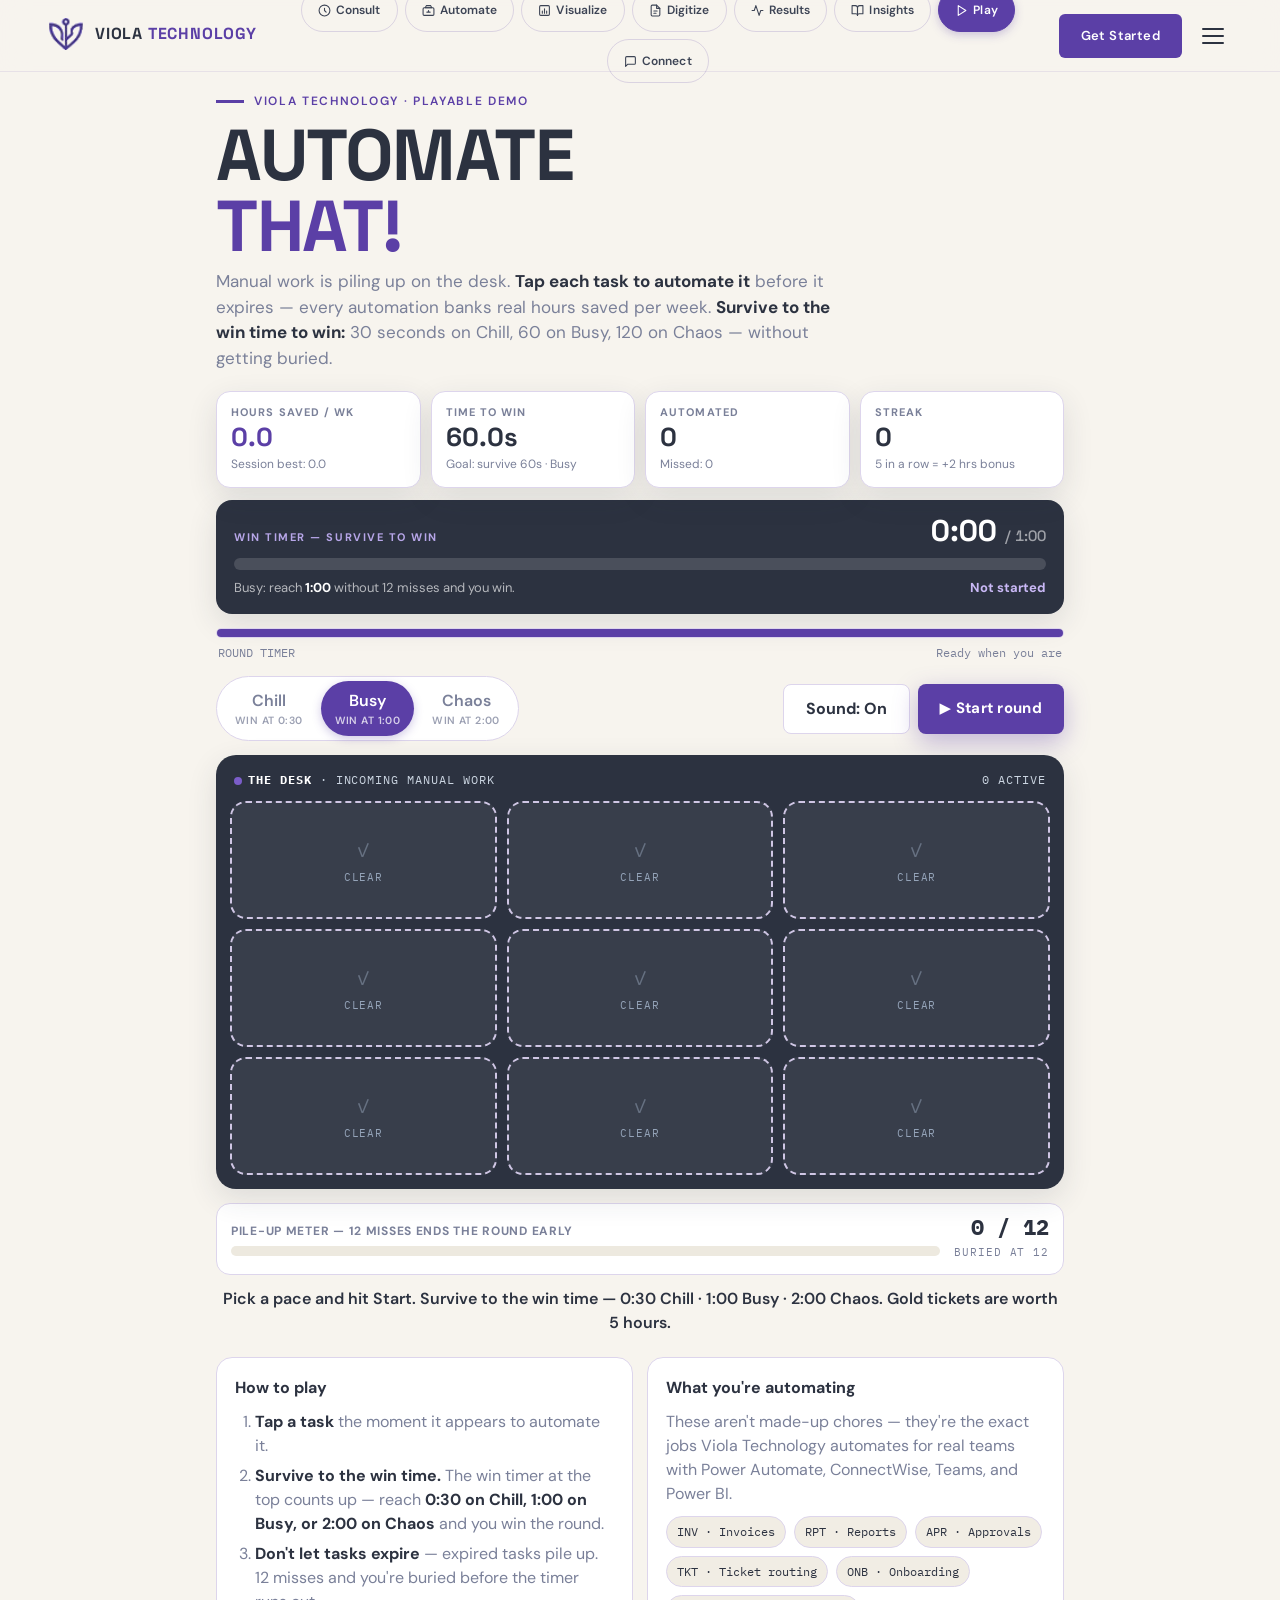
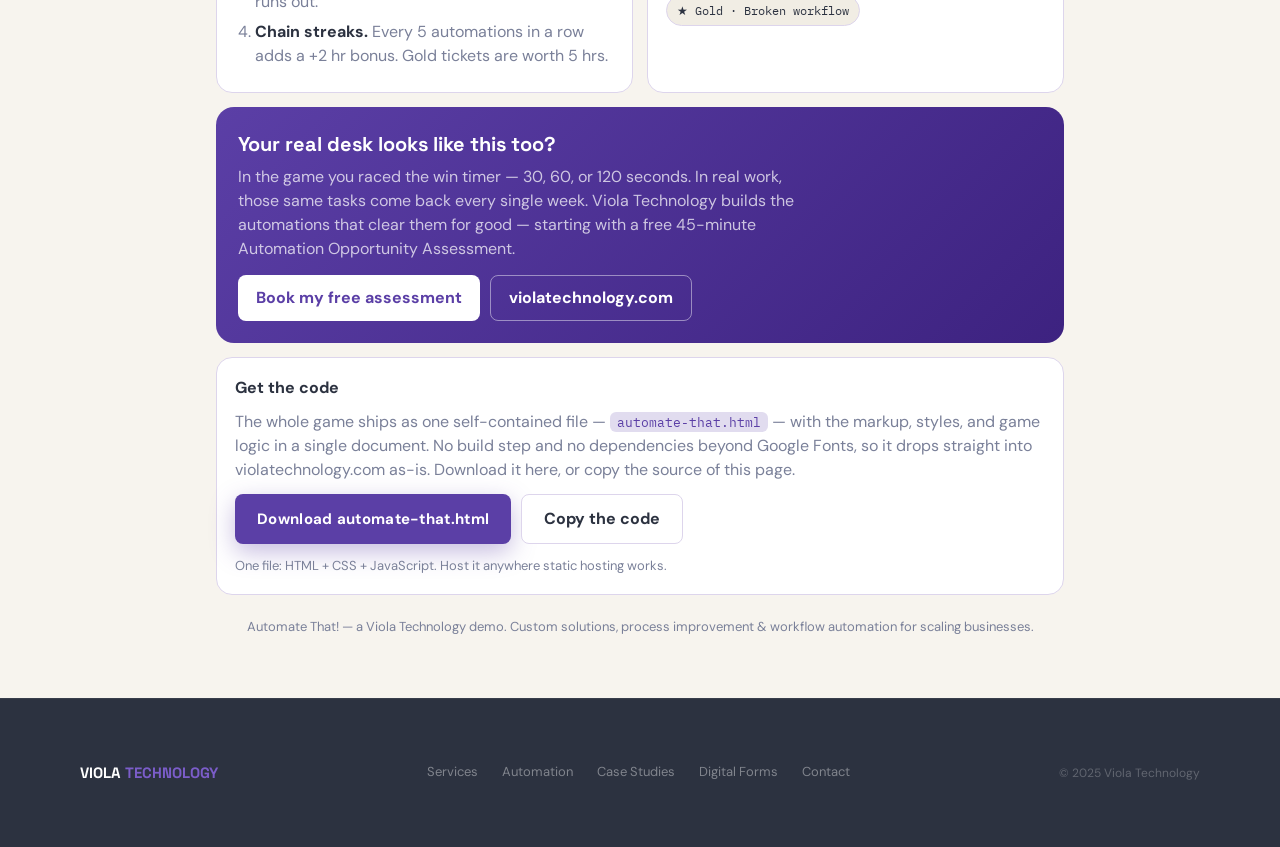
==== commit 4aa3e5c3: "Fix game page headline offset under fixed nav; retune Busy and Chaos difficulty" ====
--- a/automate-that.html
+++ b/automate-that.html
@@ -35,7 +35,11 @@
   body{background:var(--bg);color:var(--ink);font-family:"DM Sans",system-ui,-apple-system,Segoe UI,sans-serif;line-height:1.5}
   button{font:inherit;cursor:pointer;min-height:44px}
   a{min-height:44px;display:inline-flex;align-items:center}
-  .wrap{max-width:880px;margin:0 auto;padding:20px 16px 40px}
+  .wrap{max-width:880px;margin:0 auto;padding:92px 16px 40px}
+  /* Site nav is fixed (72px desktop, 64px mobile) and every other page
+     offsets with .page-shell padding-top — without the same offset here
+     the fixed nav covered the eyebrow and the top of the H1. */
+  @media(max-width:640px){.wrap{padding-top:84px}}
   /* Header */
   .eyebrow{display:flex;align-items:center;gap:10px;font-family:"DM Sans",sans-serif;font-size:12px;letter-spacing:.14em;text-transform:uppercase;color:var(--purple);font-weight:600}
   .eyebrow::before{content:"";width:28px;height:3px;background:var(--purple);display:inline-block}
@@ -292,8 +296,8 @@
   var GOLD={code:"★ FIX",name:"Broken workflow",sub:"The process everyone works around",hrs:5,gold:true};
   var DIFF={
     chill:{spawn:1020,life:1750,label:"Chill",duration:30},
-    busy:{spawn:820,life:1400,label:"Busy",duration:60},
-    chaos:{spawn:640,life:1100,label:"Chaos",duration:120}
+    busy:{spawn:1050,life:1800,label:"Busy",duration:60},
+    chaos:{spawn:850,life:1500,label:"Chaos",duration:120}
   };
   var MAXMISS=12;
   var board=document.getElementById('board');
